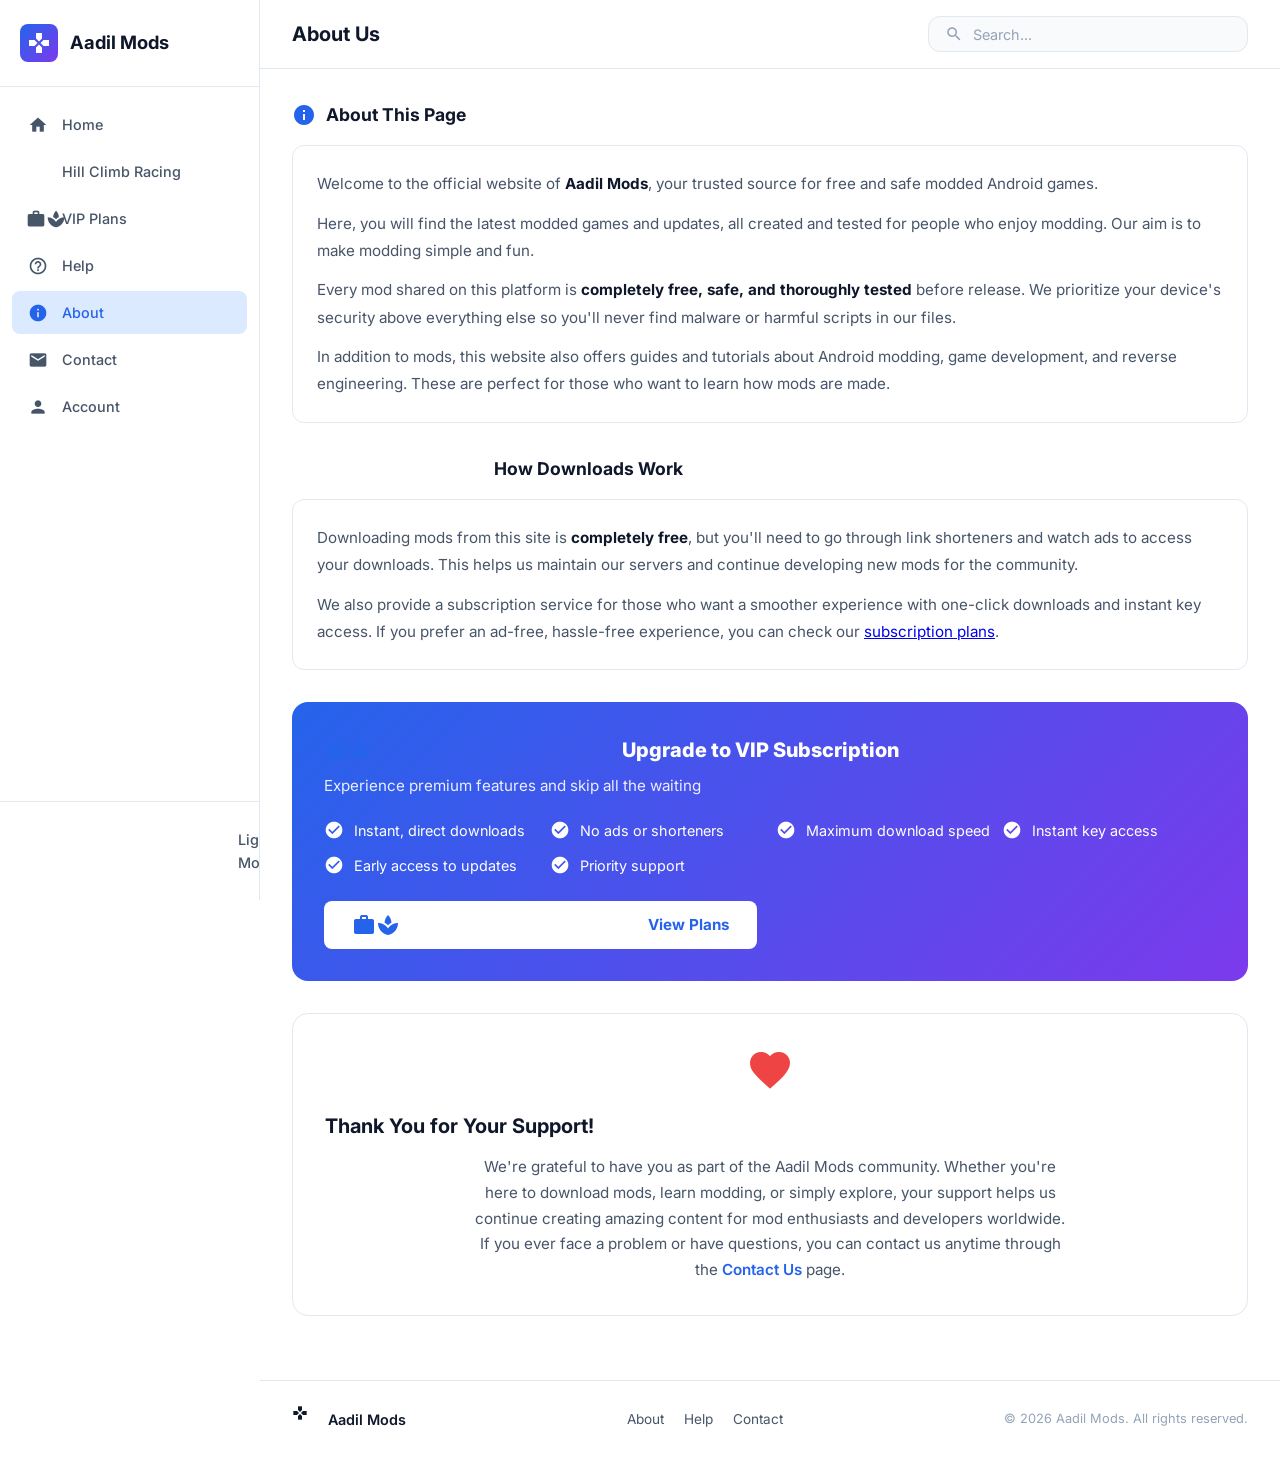
==== about.html @ 5ea0ad94 "Add files via upload upload" ====
<!DOCTYPE html>
<html lang="en">
<head>
    <meta charset="UTF-8">
    <meta name="viewport" content="width=device-width, initial-scale=1.0">
    <title>About Us - Aadil Mods</title>
    <link href="https://fonts.googleapis.com/css2?family=Inter:wght@400;500;600;700;800&display=swap" rel="stylesheet">
    <link href="https://fonts.googleapis.com/icon?family=Material+Icons" rel="stylesheet">
    <link rel="stylesheet" href="styles.css">
</head>
<body>
    <div class="sidebar-overlay" id="sidebarOverlay" onclick="closeSidebar()"></div>

    <aside class="sidebar" id="sidebar">
        <div class="sidebar-header">
            <a href="index.html" class="sidebar-brand">
                <div class="logo-icon"><span class="material-icons">games</span></div>
                Aadil Mods
            </a>
        </div>
        <nav class="sidebar-nav">
            <ul>
                <li><a href="index.html"><span class="material-icons">home</span> Home</a></li>
                <li><a href="hillclimbracing.html"><span class="material-icons">sports_esports</span> Hill Climb Racing</a></li>
                <li><a href="plans.html"><span class="material-icons">workspace_premium</span> VIP Plans</a></li>
                <li><a href="help.html"><span class="material-icons">help_outline</span> Help</a></li>
                <li><a href="about.html" class="active"><span class="material-icons">info</span> About</a></li>
                <li><a href="contact.html"><span class="material-icons">mail</span> Contact</a></li>
                <li><a href="sign.html"><span class="material-icons">person</span> Account</a></li>
            </ul>
        </nav>
        <div class="sidebar-footer">
            <div class="theme-toggle" onclick="toggleTheme()">
                <div class="theme-toggle-label">
                    <span class="material-icons" id="themeIcon">light_mode</span>
                    <span id="themeLabel">Light Mode</span>
                </div>
                <div class="toggle-switch"></div>
            </div>
        </div>
    </aside>

    <div class="main-content">
        <header class="top-bar">
            <div class="top-bar-left">
                <button class="menu-btn" onclick="toggleSidebar()"><span class="material-icons">menu</span></button>
                <h1 class="page-title">About Us</h1>
            </div>
            <div class="search-bar">
                <span class="material-icons">search</span>
                <input type="text" placeholder="Search..." id="searchInput">
            </div>
        </header>

        <main class="page-content">
            <section class="about-section">
                <h2><span class="material-icons">info</span> About This Page</h2>
                <div class="about-card">
                    <p>Welcome to the official website of <strong>Aadil Mods</strong>, your trusted source for free and safe modded Android games.</p>
                    <p>Here, you will find the latest modded games and updates, all created and tested for people who enjoy modding. Our aim is to make modding simple and fun.</p>
                    <p>Every mod shared on this platform is <strong>completely free, safe, and thoroughly tested</strong> before release. We prioritize your device's security above everything else so you'll never find malware or harmful scripts in our files.</p>
                    <p>In addition to mods, this website also offers guides and tutorials about Android modding, game development, and reverse engineering. These are perfect for those who want to learn how mods are made.</p>
                </div>
            </section>

            <section class="about-section">
                <h2><span class="material-icons">download</span> How Downloads Work</h2>
                <div class="about-card">
                    <p>Downloading mods from this site is <strong>completely free</strong>, but you'll need to go through link shorteners and watch ads to access your downloads. This helps us maintain our servers and continue developing new mods for the community.</p>
                    <p>We also provide a subscription service for those who want a smoother experience with one-click downloads and instant key access. If you prefer an ad-free, hassle-free experience, you can check our <a href="plans.html">subscription plans</a>.</p>
                </div>
            </section>

            <section class="about-section">
                <div class="vip-card">
                    <h2><span class="material-icons">workspace_premium</span> Upgrade to VIP Subscription</h2>
                    <p>Experience premium features and skip all the waiting</p>
                    <div class="vip-features">
                        <div class="vip-feature"><span class="material-icons">check_circle</span> Instant, direct downloads</div>
                        <div class="vip-feature"><span class="material-icons">check_circle</span> No ads or shorteners</div>
                        <div class="vip-feature"><span class="material-icons">check_circle</span> Maximum download speed</div>
                        <div class="vip-feature"><span class="material-icons">check_circle</span> Instant key access</div>
                        <div class="vip-feature"><span class="material-icons">check_circle</span> Early access to updates</div>
                        <div class="vip-feature"><span class="material-icons">check_circle</span> Priority support</div>
                    </div>
                    <a href="plans.html" class="btn-vip"><span class="material-icons">workspace_premium</span> View Plans</a>
                </div>
            </section>

            <section class="about-section">
                <div class="thank-you-card">
                    <span class="material-icons">favorite</span>
                    <h2>Thank You for Your Support!</h2>
                    <p>We're grateful to have you as part of the Aadil Mods community. Whether you're here to download mods, learn modding, or simply explore, your support helps us continue creating amazing content for mod enthusiasts and developers worldwide. If you ever face a problem or have questions, you can contact us anytime through the <a href="contact.html">Contact Us</a> page.</p>
                </div>
            </section>
        </main>

        <footer class="footer">
            <div class="footer-content">
                <div class="footer-brand">
                    <div class="logo-icon" style="width:28px;height:28px;font-size:14px;"><span class="material-icons" style="font-size:16px">games</span></div>
                    Aadil Mods
                </div>
                <ul class="footer-links">
                    <li><a href="about.html">About</a></li>
                    <li><a href="help.html">Help</a></li>
                    <li><a href="contact.html">Contact</a></li>
                </ul>
                <p class="footer-copy">&copy; 2026 Aadil Mods. All rights reserved.</p>
            </div>
        </footer>
    </div>

    <script src="script.js"></script>
</body>
</html>
---- styles.css ----
/* ===== CSS VARIABLES - Light & Dark ===== */
:root {
    --bg-primary: #ffffff;
    --bg-secondary: #f8fafc;
    --bg-card: #ffffff;
    --bg-hover: #f1f5f9;
    --bg-sidebar: #ffffff;
    --text-primary: #0f172a;
    --text-secondary: #475569;
    --text-muted: #94a3b8;
    --accent: #2563eb;
    --accent-hover: #1d4ed8;
    --accent-light: #dbeafe;
    --border: #e2e8f0;
    --border-hover: #cbd5e1;
    --shadow: 0 1px 3px rgba(0,0,0,0.08), 0 1px 2px rgba(0,0,0,0.06);
    --shadow-lg: 0 10px 25px -5px rgba(0,0,0,0.1), 0 8px 10px -6px rgba(0,0,0,0.04);
    --radius: 16px;
    --radius-sm: 12px;
    --radius-xs: 8px;
    --font: 'Inter', -apple-system, BlinkMacSystemFont, 'Segoe UI', Roboto, sans-serif;
    --transition: all 0.3s cubic-bezier(0.4, 0, 0.2, 1);
}

[data-theme="dark"] {
    --bg-primary: #0d1117;
    --bg-secondary: #161b22;
    --bg-card: #1c2128;
    --bg-hover: #21262d;
    --bg-sidebar: #161b22;
    --text-primary: #e6edf3;
    --text-secondary: #8b949e;
    --text-muted: #6e7681;
    --accent: #58a6ff;
    --accent-hover: #79b8ff;
    --accent-light: rgba(88,166,255,0.15);
    --border: #30363d;
    --border-hover: #8b949e;
    --shadow: 0 4px 6px -1px rgba(0,0,0,0.4), 0 2px 4px -1px rgba(0,0,0,0.3);
    --shadow-lg: 0 20px 25px -5px rgba(0,0,0,0.5), 0 10px 10px -5px rgba(0,0,0,0.3);
}

* { margin: 0; padding: 0; box-sizing: border-box; }

body {
    font-family: var(--font);
    background-color: var(--bg-primary);
    color: var(--text-primary);
    line-height: 1.6;
    min-height: 100vh;
    transition: background-color 0.3s, color 0.3s;
}

/* ===== SIDEBAR ===== */
.sidebar {
    position: fixed;
    left: 0;
    top: 0;
    width: 260px;
    height: 100vh;
    background-color: var(--bg-sidebar);
    border-right: 1px solid var(--border);
    display: flex;
    flex-direction: column;
    z-index: 1000;
    transition: var(--transition);
    overflow-y: auto;
}

.sidebar-header {
    padding: 24px 20px;
    border-bottom: 1px solid var(--border);
}

.sidebar-brand {
    display: flex;
    align-items: center;
    gap: 12px;
    text-decoration: none;
    color: var(--text-primary);
    font-weight: 700;
    font-size: 1.15rem;
}

.sidebar-brand .logo-icon {
    width: 38px;
    height: 38px;
    background: linear-gradient(135deg, var(--accent), #7c3aed);
    border-radius: var(--radius-xs);
    display: flex;
    align-items: center;
    justify-content: center;
    color: white;
    font-size: 20px;
    flex-shrink: 0;
}

.sidebar-nav {
    flex: 1;
    padding: 16px 12px;
}

.sidebar-nav ul { list-style: none; }

.sidebar-nav li { margin-bottom: 4px; }

.sidebar-nav a {
    display: flex;
    align-items: center;
    gap: 12px;
    padding: 10px 14px;
    border-radius: var(--radius-xs);
    color: var(--text-secondary);
    text-decoration: none;
    font-size: 0.9rem;
    font-weight: 500;
    transition: var(--transition);
}

.sidebar-nav a:hover,
.sidebar-nav a.active {
    background-color: var(--accent-light);
    color: var(--accent);
}

.sidebar-nav a .material-icons {
    font-size: 20px;
    width: 24px;
    text-align: center;
}

.sidebar-footer {
    padding: 16px 12px;
    border-top: 1px solid var(--border);
}

/* Theme Toggle */
.theme-toggle {
    display: flex;
    align-items: center;
    justify-content: space-between;
    padding: 10px 14px;
    border-radius: var(--radius-xs);
    cursor: pointer;
    transition: var(--transition);
    user-select: none;
}

.theme-toggle:hover { background-color: var(--bg-hover); }

.theme-toggle-label {
    display: flex;
    align-items: center;
    gap: 12px;
    font-size: 0.9rem;
    font-weight: 500;
    color: var(--text-secondary);
}

.theme-toggle-label .material-icons { font-size: 20px; }

.toggle-switch {
    width: 44px;
    height: 24px;
    background-color: var(--border);
    border-radius: 12px;
    position: relative;
    transition: var(--transition);
}

.toggle-switch::after {
    content: '';
    position: absolute;
    width: 20px;
    height: 20px;
    background: white;
    border-radius: 50%;
    top: 2px;
    left: 2px;
    transition: var(--transition);
    box-shadow: 0 1px 3px rgba(0,0,0,0.2);
}

[data-theme="dark"] .toggle-switch {
    background-color: var(--accent);
}

[data-theme="dark"] .toggle-switch::after {
    left: 22px;
}

/* ===== MAIN CONTENT ===== */
.main-content {
    margin-left: 260px;
    min-height: 100vh;
    display: flex;
    flex-direction: column;
}

/* ===== TOP BAR ===== */
.top-bar {
    display: flex;
    align-items: center;
    justify-content: space-between;
    padding: 16px 32px;
    background-color: var(--bg-sidebar);
    border-bottom: 1px solid var(--border);
    position: sticky;
    top: 0;
    z-index: 50;
}

.top-bar-left {
    display: flex;
    align-items: center;
    gap: 16px;
}

.menu-btn {
    display: none;
    background: none;
    border: none;
    color: var(--text-secondary);
    cursor: pointer;
    padding: 8px;
    border-radius: var(--radius-xs);
}

.menu-btn:hover { background-color: var(--bg-hover); }

.page-title {
    font-size: 1.25rem;
    font-weight: 700;
    color: var(--text-primary);
}

.search-bar {
    display: flex;
    align-items: center;
    background-color: var(--bg-secondary);
    border: 1px solid var(--border);
    border-radius: var(--radius-sm);
    padding: 8px 16px;
    width: 320px;
    transition: var(--transition);
}

.search-bar:focus-within {
    border-color: var(--accent);
    box-shadow: 0 0 0 3px var(--accent-light);
}

.search-bar .material-icons {
    color: var(--text-muted);
    font-size: 18px;
    margin-right: 10px;
}

.search-bar input {
    background: none;
    border: none;
    color: var(--text-primary);
    font-size: 0.9rem;
    width: 100%;
    outline: none;
    font-family: inherit;
}

.search-bar input::placeholder { color: var(--text-muted); }

/* ===== PAGE CONTENT ===== */
.page-content {
    flex: 1;
    padding: 32px;
    max-width: 1100px;
}

/* ===== HERO ===== */
.hero {
    text-align: center;
    padding: 40px 0 32px;
}

.hero h1 {
    font-size: 2rem;
    font-weight: 800;
    margin-bottom: 8px;
    background: linear-gradient(135deg, var(--accent), #7c3aed);
    -webkit-background-clip: text;
    -webkit-text-fill-color: transparent;
    background-clip: text;
}

.hero p {
    color: var(--text-secondary);
    font-size: 1rem;
    max-width: 600px;
    margin: 0 auto;
}

/* ===== SECTION TITLE ===== */
.section-title {
    font-size: 1.25rem;
    font-weight: 700;
    margin-bottom: 20px;
    color: var(--text-primary);
    display: flex;
    align-items: center;
    gap: 8px;
}

/* ===== APP CARDS (like screenshot) ===== */
.app-cards-grid {
    display: grid;
    grid-template-columns: repeat(auto-fill, minmax(320px, 1fr));
    gap: 20px;
    margin-bottom: 40px;
}

.app-card {
    background-color: var(--bg-card);
    border: 1px solid var(--border);
    border-radius: var(--radius);
    padding: 20px;
    transition: var(--transition);
    cursor: pointer;
}

.app-card:hover {
    border-color: var(--border-hover);
    box-shadow: var(--shadow-lg);
    transform: translateY(-2px);
}

.app-card-header {
    display: flex;
    align-items: center;
    gap: 16px;
    margin-bottom: 16px;
}

.app-icon {
    width: 64px;
    height: 64px;
    border-radius: var(--radius-xs);
    object-fit: cover;
    flex-shrink: 0;
    box-shadow: var(--shadow);
}

.app-info h3 {
    font-size: 1.15rem;
    font-weight: 700;
    color: var(--text-primary);
    margin-bottom: 6px;
}

.app-meta {
    display: flex;
    gap: 12px;
    flex-wrap: wrap;
}

.app-meta span {
    background-color: var(--bg-secondary);
    color: var(--text-secondary);
    padding: 3px 10px;
    border-radius: 20px;
    font-size: 0.8rem;
    font-weight: 500;
}

.app-card-date {
    display: inline-flex;
    align-items: center;
    gap: 6px;
    color: var(--text-muted);
    font-size: 0.85rem;
    margin-bottom: 12px;
    background-color: var(--bg-secondary);
    padding: 6px 12px;
    border-radius: var(--radius-xs);
}

.app-card-date .material-icons { font-size: 16px; }

.app-card-desc {
    color: var(--text-secondary);
    font-size: 0.9rem;
    line-height: 1.6;
    margin-bottom: 16px;
    display: -webkit-box;
    -webkit-line-clamp: 3;
    -webkit-box-orient: vertical;
    overflow: hidden;
}

.btn-read-more {
    display: inline-flex;
    align-items: center;
    gap: 8px;
    background-color: var(--accent);
    color: white;
    padding: 10px 20px;
    border-radius: var(--radius-xs);
    text-decoration: none;
    font-weight: 600;
    font-size: 0.9rem;
    border: none;
    cursor: pointer;
    transition: var(--transition);
}

.btn-read-more:hover {
    background-color: var(--accent-hover);
    transform: translateY(-1px);
}

.btn-read-more .material-icons { font-size: 18px; }

/* ===== FEATURED GRID (smaller cards) ===== */
.featured-grid {
    display: grid;
    grid-template-columns: repeat(auto-fill, minmax(260px, 1fr));
    gap: 16px;
    margin-bottom: 40px;
}

.featured-card {
    background-color: var(--bg-card);
    border: 1px solid var(--border);
    border-radius: var(--radius-sm);
    padding: 20px;
    transition: var(--transition);
    cursor: pointer;
}

.featured-card:hover {
    border-color: var(--border-hover);
    box-shadow: var(--shadow);
    transform: translateY(-2px);
}

.featured-card .app-card-date { margin-bottom: 10px; }

.featured-card h3 {
    font-size: 0.95rem;
    font-weight: 600;
    color: var(--text-primary);
    margin-bottom: 8px;
    line-height: 1.4;
}

.featured-card p {
    color: var(--text-secondary);
    font-size: 0.85rem;
    line-height: 1.5;
    display: -webkit-box;
    -webkit-line-clamp: 3;
    -webkit-box-orient: vertical;
    overflow: hidden;
    margin-bottom: 12px;
}

.featured-card .read-more-link {
    display: inline-flex;
    align-items: center;
    gap: 4px;
    color: var(--accent);
    text-decoration: none;
    font-size: 0.85rem;
    font-weight: 600;
}

.featured-card .read-more-link:hover { color: var(--accent-hover); }

/* ===== CTA SECTION ===== */
.cta-section {
    text-align: center;
    padding: 32px 0;
}

.btn-cta {
    display: inline-flex;
    align-items: center;
    gap: 10px;
    background: linear-gradient(135deg, var(--accent), #7c3aed);
    color: white;
    padding: 14px 32px;
    border-radius: var(--radius-sm);
    text-decoration: none;
    font-weight: 700;
    font-size: 1rem;
    border: none;
    cursor: pointer;
    transition: var(--transition);
    box-shadow: 0 4px 15px rgba(37,99,235,0.3);
}

.btn-cta:hover {
    transform: translateY(-2px);
    box-shadow: 0 6px 20px rgba(37,99,235,0.4);
}

/* ===== APP DETAIL PAGE ===== */
.app-detail-header {
    display: flex;
    align-items: center;
    gap: 24px;
    margin-bottom: 32px;
    padding: 24px;
    background-color: var(--bg-card);
    border: 1px solid var(--border);
    border-radius: var(--radius);
}

.app-detail-icon {
    width: 80px;
    height: 80px;
    border-radius: var(--radius-sm);
    object-fit: cover;
    box-shadow: var(--shadow);
}

.app-detail-title h1 {
    font-size: 1.5rem;
    font-weight: 800;
    margin-bottom: 8px;
}

.app-detail-meta {
    display: flex;
    gap: 16px;
    flex-wrap: wrap;
}

.app-detail-meta span {
    display: flex;
    align-items: center;
    gap: 6px;
    color: var(--text-secondary);
    font-size: 0.9rem;
    background-color: var(--bg-secondary);
    padding: 4px 12px;
    border-radius: var(--radius-xs);
}

.app-detail-meta .material-icons { font-size: 16px; color: var(--text-muted); }

/* Info Section */
.info-section {
    margin-bottom: 32px;
}

.info-section h2 {
    font-size: 1.1rem;
    font-weight: 700;
    margin-bottom: 16px;
    display: flex;
    align-items: center;
    gap: 10px;
    color: var(--text-primary);
}

.info-section h2 .material-icons {
    color: var(--accent);
    font-size: 22px;
}

.info-card {
    background-color: var(--bg-card);
    border: 1px solid var(--border);
    border-radius: var(--radius-sm);
    padding: 24px;
}

.info-table {
    width: 100%;
    border-collapse: collapse;
}

.info-table td {
    padding: 10px 0;
    border-bottom: 1px solid var(--border);
    font-size: 0.9rem;
}

.info-table td:first-child {
    color: var(--text-secondary);
    width: 140px;
    font-weight: 500;
}

.info-table td:last-child {
    color: var(--text-primary);
    font-weight: 600;
}

.info-table tr:last-child td { border-bottom: none; }

/* Download Options */
.download-options {
    display: grid;
    grid-template-columns: repeat(auto-fit, minmax(240px, 1fr));
    gap: 16px;
}

.download-card {
    background-color: var(--bg-card);
    border: 1px solid var(--border);
    border-radius: var(--radius-sm);
    padding: 24px;
    text-align: center;
    transition: var(--transition);
}

.download-card:hover {
    border-color: var(--accent);
    box-shadow: 0 0 0 3px var(--accent-light);
}

.download-card .material-icons {
    font-size: 36px;
    color: var(--accent);
    margin-bottom: 12px;
}

.download-card h3 {
    font-size: 1rem;
    font-weight: 700;
    margin-bottom: 8px;
}

.download-card p {
    color: var(--text-secondary);
    font-size: 0.85rem;
    margin-bottom: 16px;
}

.btn-download {
    display: inline-flex;
    align-items: center;
    gap: 6px;
    background-color: var(--accent);
    color: white;
    padding: 10px 20px;
    border-radius: var(--radius-xs);
    text-decoration: none;
    font-weight: 600;
    font-size: 0.85rem;
    transition: var(--transition);
}

.btn-download:hover { background-color: var(--accent-hover); }

/* Features List */
.features-grid {
    display: grid;
    grid-template-columns: repeat(auto-fit, minmax(280px, 1fr));
    gap: 20px;
}

.feature-category {
    background-color: var(--bg-card);
    border: 1px solid var(--border);
    border-radius: var(--radius-sm);
    padding: 20px;
}

.feature-category h3 {
    font-size: 1rem;
    font-weight: 700;
    margin-bottom: 12px;
    color: var(--accent);
}

.feature-category ul {
    list-style: none;
}

.feature-category li {
    padding: 6px 0;
    color: var(--text-secondary);
    font-size: 0.9rem;
    display: flex;
    align-items: center;
    gap: 8px;
}

.feature-category li::before {
    content: 'check';
    font-family: 'Material Icons';
    font-size: 16px;
    color: var(--success, #22c55e);
}

/* Screenshots */
.screenshots-grid {
    display: grid;
    grid-template-columns: repeat(auto-fill, minmax(280px, 1fr));
    gap: 16px;
}

.screenshot-card {
    background-color: var(--bg-card);
    border: 1px solid var(--border);
    border-radius: var(--radius-sm);
    overflow: hidden;
    transition: var(--transition);
}

.screenshot-card:hover {
    border-color: var(--border-hover);
    transform: scale(1.02);
}

.screenshot-card img {
    width: 100%;
    height: auto;
    display: block;
}

.screenshot-note {
    color: var(--text-muted);
    font-size: 0.8rem;
    font-style: italic;
    margin-bottom: 16px;
}

/* ===== CONTACT PAGE ===== */
.contact-grid {
    display: grid;
    grid-template-columns: 1fr 1fr;
    gap: 32px;
}

.contact-info-card {
    background-color: var(--bg-card);
    border: 1px solid var(--border);
    border-radius: var(--radius);
    padding: 28px;
}

.contact-info-card h2 {
    font-size: 1.1rem;
    font-weight: 700;
    margin-bottom: 16px;
    display: flex;
    align-items: center;
    gap: 10px;
}

.contact-info-card h2 .material-icons { color: var(--accent); }

.contact-item {
    display: flex;
    align-items: flex-start;
    gap: 14px;
    padding: 14px 0;
    border-bottom: 1px solid var(--border);
}

.contact-item:last-child { border-bottom: none; }

.contact-item .material-icons {
    color: var(--accent);
    font-size: 22px;
    margin-top: 2px;
}

.contact-item h4 {
    font-size: 0.9rem;
    font-weight: 600;
    margin-bottom: 4px;
}

.contact-item p {
    color: var(--text-secondary);
    font-size: 0.85rem;
}

.contact-form-card {
    background-color: var(--bg-card);
    border: 1px solid var(--border);
    border-radius: var(--radius);
    padding: 28px;
}

.contact-form-card h2 {
    font-size: 1.1rem;
    font-weight: 700;
    margin-bottom: 20px;
    display: flex;
    align-items: center;
    gap: 10px;
}

.contact-form-card h2 .material-icons { color: var(--accent); }

.form-group { margin-bottom: 16px; }

.form-group label {
    display: block;
    font-size: 0.85rem;
    font-weight: 600;
    margin-bottom: 6px;
    color: var(--text-primary);
}

.form-group input,
.form-group textarea,
.form-group select {
    width: 100%;
    padding: 10px 14px;
    border: 1px solid var(--border);
    border-radius: var(--radius-xs);
    background-color: var(--bg-secondary);
    color: var(--text-primary);
    font-family: inherit;
    font-size: 0.9rem;
    outline: none;
    transition: var(--transition);
}

.form-group input:focus,
.form-group textarea:focus,
.form-group select:focus {
    border-color: var(--accent);
    box-shadow: 0 0 0 3px var(--accent-light);
}

.form-group textarea { resize: vertical; min-height: 120px; }

/* ===== HELP / FAQ PAGE ===== */
.faq-item {
    background-color: var(--bg-card);
    border: 1px solid var(--border);
    border-radius: var(--radius-sm);
    margin-bottom: 12px;
    overflow: hidden;
    transition: var(--transition);
}

.faq-item:hover { border-color: var(--border-hover); }

.faq-question {
    display: flex;
    align-items: center;
    justify-content: space-between;
    padding: 18px 24px;
    cursor: pointer;
    font-weight: 600;
    font-size: 0.95rem;
    color: var(--text-primary);
    user-select: none;
}

.faq-question:hover { background-color: var(--bg-hover); }

.faq-question .material-icons {
    transition: transform 0.3s;
    color: var(--text-muted);
}

.faq-item.active .faq-question .material-icons {
    transform: rotate(180deg);
}

.faq-answer {
    max-height: 0;
    overflow: hidden;
    transition: max-height 0.3s ease, padding 0.3s ease;
}

.faq-item.active .faq-answer {
    max-height: 500px;
    padding: 0 24px 20px;
}

.faq-answer p {
    color: var(--text-secondary);
    font-size: 0.9rem;
    line-height: 1.7;
}

.faq-answer a {
    color: var(--accent);
    text-decoration: none;
    font-weight: 600;
}

.faq-answer a:hover { text-decoration: underline; }

/* ===== ABOUT PAGE ===== */
.about-hero {
    text-align: center;
    padding: 40px 0 32px;
}

.about-hero h1 {
    font-size: 2rem;
    font-weight: 800;
    margin-bottom: 12px;
}

.about-hero p {
    color: var(--text-secondary);
    font-size: 1rem;
    max-width: 600px;
    margin: 0 auto;
}

.about-section {
    margin-bottom: 32px;
}

.about-section h2 {
    font-size: 1.1rem;
    font-weight: 700;
    margin-bottom: 16px;
    display: flex;
    align-items: center;
    gap: 10px;
}

.about-section h2 .material-icons { color: var(--accent); }

.about-card {
    background-color: var(--bg-card);
    border: 1px solid var(--border);
    border-radius: var(--radius-sm);
    padding: 24px;
    line-height: 1.8;
}

.about-card p {
    color: var(--text-secondary);
    font-size: 0.95rem;
    margin-bottom: 12px;
}

.about-card p:last-child { margin-bottom: 0; }

.about-card strong { color: var(--text-primary); }

/* VIP Section */
.vip-card {
    background: linear-gradient(135deg, var(--accent), #7c3aed);
    border-radius: var(--radius);
    padding: 32px;
    color: white;
    margin-bottom: 32px;
}

.vip-card h2 {
    font-size: 1.25rem;
    font-weight: 800;
    margin-bottom: 8px;
    display: flex;
    align-items: center;
    gap: 10px;
}

.vip-card p {
    opacity: 0.9;
    margin-bottom: 20px;
    font-size: 0.95rem;
}

.vip-features {
    display: grid;
    grid-template-columns: repeat(auto-fit, minmax(200px, 1fr));
    gap: 12px;
    margin-bottom: 24px;
}

.vip-feature {
    display: flex;
    align-items: center;
    gap: 10px;
    font-size: 0.9rem;
}

.vip-feature .material-icons { font-size: 20px; }

.btn-vip {
    display: inline-flex;
    align-items: center;
    gap: 8px;
    background: white;
    color: var(--accent);
    padding: 12px 28px;
    border-radius: var(--radius-xs);
    text-decoration: none;
    font-weight: 700;
    font-size: 0.95rem;
    transition: var(--transition);
}

.btn-vip:hover {
    transform: translateY(-2px);
    box-shadow: 0 4px 15px rgba(0,0,0,0.2);
}

/* Thank You Section */
.thank-you-card {
    background-color: var(--bg-card);
    border: 1px solid var(--border);
    border-radius: var(--radius);
    padding: 32px;
    text-align: center;
}

.thank-you-card .material-icons {
    font-size: 48px;
    color: #ef4444;
    margin-bottom: 16px;
}

.thank-you-card h2 {
    font-size: 1.25rem;
    font-weight: 700;
    margin-bottom: 12px;
}

.thank-you-card p {
    color: var(--text-secondary);
    font-size: 0.95rem;
    line-height: 1.7;
    max-width: 600px;
    margin: 0 auto;
}

.thank-you-card a {
    color: var(--accent);
    text-decoration: none;
    font-weight: 600;
}

/* ===== FOOTER ===== */
.footer {
    background-color: var(--bg-sidebar);
    border-top: 1px solid var(--border);
    padding: 24px 32px;
    margin-top: auto;
}

.footer-content {
    display: flex;
    justify-content: space-between;
    align-items: center;
    flex-wrap: wrap;
    gap: 16px;
}

.footer-brand {
    display: flex;
    align-items: center;
    gap: 8px;
    font-weight: 600;
    color: var(--text-primary);
    font-size: 0.9rem;
}

.footer-links {
    display: flex;
    gap: 20px;
    list-style: none;
}

.footer-links a {
    color: var(--text-secondary);
    text-decoration: none;
    font-size: 0.85rem;
    transition: color 0.2s;
}

.footer-links a:hover { color: var(--text-primary); }

.footer-copy {
    color: var(--text-muted);
    font-size: 0.8rem;
}

/* ===== SCROLLBAR ===== */
::-webkit-scrollbar { width: 6px; }
::-webkit-scrollbar-track { background: transparent; }
::-webkit-scrollbar-thumb { background: var(--border); border-radius: 3px; }
::-webkit-scrollbar-thumb:hover { background: var(--text-muted); }

/* ===== ANIMATIONS ===== */
@keyframes fadeInUp {
    from { opacity: 0; transform: translateY(16px); }
    to { opacity: 1; transform: translateY(0); }
}

.animate-in {
    animation: fadeInUp 0.5s ease forwards;
}

/* ===== RESPONSIVE ===== */
@media (max-width: 1024px) {
    .contact-grid { grid-template-columns: 1fr; }
}

@media (max-width: 768px) {
    .sidebar {
        transform: translateX(-100%);
        width: 280px;
    }
    .sidebar.open { transform: translateX(0); }
    .main-content { margin-left: 0; }
    .menu-btn { display: block; }
    .search-bar { width: 200px; }
    .page-content { padding: 20px; }
    .app-detail-header { flex-direction: column; text-align: center; }
    .app-cards-grid { grid-template-columns: 1fr; }
    .featured-grid { grid-template-columns: 1fr; }
    .footer-content { flex-direction: column; text-align: center; }
    .vip-features { grid-template-columns: 1fr; }
}

/* Overlay for mobile sidebar */
.sidebar-overlay {
    display: none;
    position: fixed;
    inset: 0;
    background: rgba(0,0,0,0.5);
    z-index: 999;
}

.sidebar-overlay.active { display: block; }
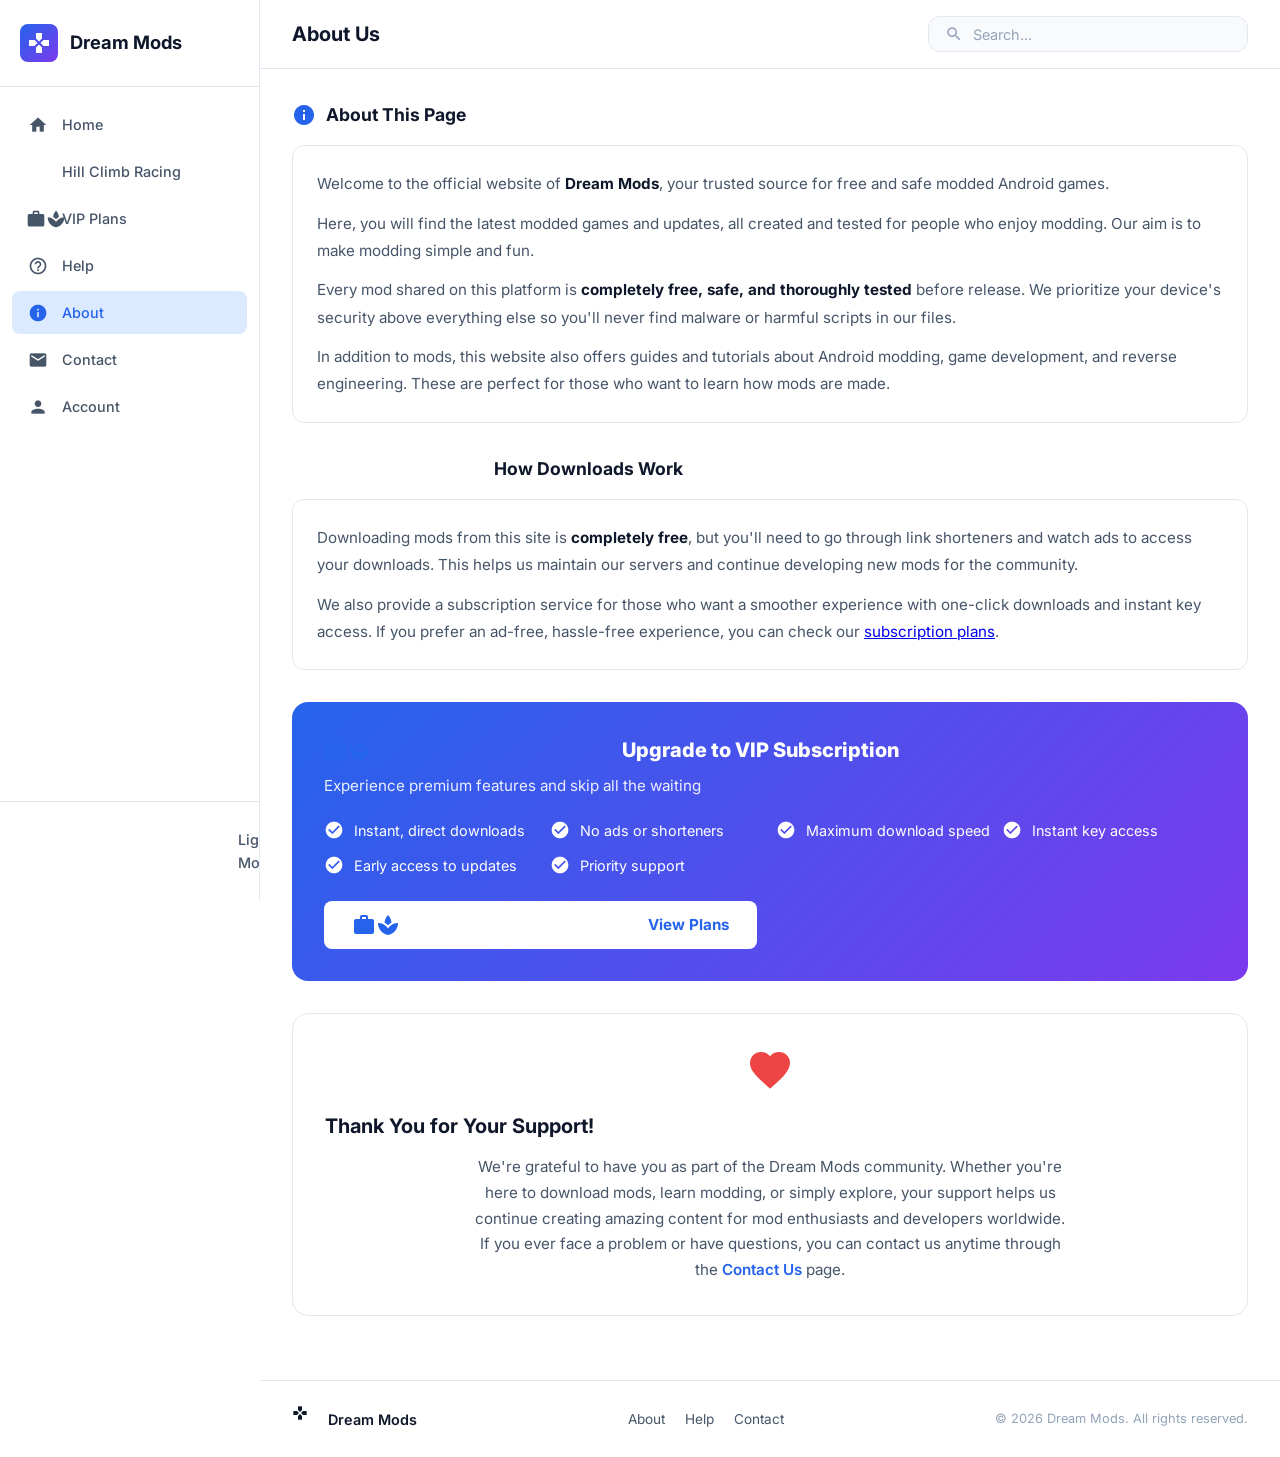
==== commit 18f37d7d: "Add files via upload new update" ====
--- a/about.html
+++ b/about.html
@@ -3,7 +3,7 @@
 <head>
     <meta charset="UTF-8">
     <meta name="viewport" content="width=device-width, initial-scale=1.0">
-    <title>About Us - Aadil Mods</title>
+    <title>About Us - Dream Mods</title>
     <link href="https://fonts.googleapis.com/css2?family=Inter:wght@400;500;600;700;800&display=swap" rel="stylesheet">
     <link href="https://fonts.googleapis.com/icon?family=Material+Icons" rel="stylesheet">
     <link rel="stylesheet" href="styles.css">
@@ -15,7 +15,7 @@
         <div class="sidebar-header">
             <a href="index.html" class="sidebar-brand">
                 <div class="logo-icon"><span class="material-icons">games</span></div>
-                Aadil Mods
+                Dream Mods
             </a>
         </div>
         <nav class="sidebar-nav">
@@ -56,7 +56,7 @@
             <section class="about-section">
                 <h2><span class="material-icons">info</span> About This Page</h2>
                 <div class="about-card">
-                    <p>Welcome to the official website of <strong>Aadil Mods</strong>, your trusted source for free and safe modded Android games.</p>
+                    <p>Welcome to the official website of <strong>Dream Mods</strong>, your trusted source for free and safe modded Android games.</p>
                     <p>Here, you will find the latest modded games and updates, all created and tested for people who enjoy modding. Our aim is to make modding simple and fun.</p>
                     <p>Every mod shared on this platform is <strong>completely free, safe, and thoroughly tested</strong> before release. We prioritize your device's security above everything else so you'll never find malware or harmful scripts in our files.</p>
                     <p>In addition to mods, this website also offers guides and tutorials about Android modding, game development, and reverse engineering. These are perfect for those who want to learn how mods are made.</p>
@@ -91,7 +91,7 @@
                 <div class="thank-you-card">
                     <span class="material-icons">favorite</span>
                     <h2>Thank You for Your Support!</h2>
-                    <p>We're grateful to have you as part of the Aadil Mods community. Whether you're here to download mods, learn modding, or simply explore, your support helps us continue creating amazing content for mod enthusiasts and developers worldwide. If you ever face a problem or have questions, you can contact us anytime through the <a href="contact.html">Contact Us</a> page.</p>
+                    <p>We're grateful to have you as part of the Dream Mods community. Whether you're here to download mods, learn modding, or simply explore, your support helps us continue creating amazing content for mod enthusiasts and developers worldwide. If you ever face a problem or have questions, you can contact us anytime through the <a href="contact.html">Contact Us</a> page.</p>
                 </div>
             </section>
         </main>
@@ -100,14 +100,14 @@
             <div class="footer-content">
                 <div class="footer-brand">
                     <div class="logo-icon" style="width:28px;height:28px;font-size:14px;"><span class="material-icons" style="font-size:16px">games</span></div>
-                    Aadil Mods
+                    Dream Mods
                 </div>
                 <ul class="footer-links">
                     <li><a href="about.html">About</a></li>
                     <li><a href="help.html">Help</a></li>
                     <li><a href="contact.html">Contact</a></li>
                 </ul>
-                <p class="footer-copy">&copy; 2026 Aadil Mods. All rights reserved.</p>
+                <p class="footer-copy">&copy; 2026 Dream Mods. All rights reserved.</p>
             </div>
         </footer>
     </div>
--- a/styles.css
+++ b/styles.css
@@ -1129,4 +1129,4 @@
     z-index: 999;
 }
 
-.sidebar-overlay.active { display: block; }
+.sidebar-overlay.active { display: block; }
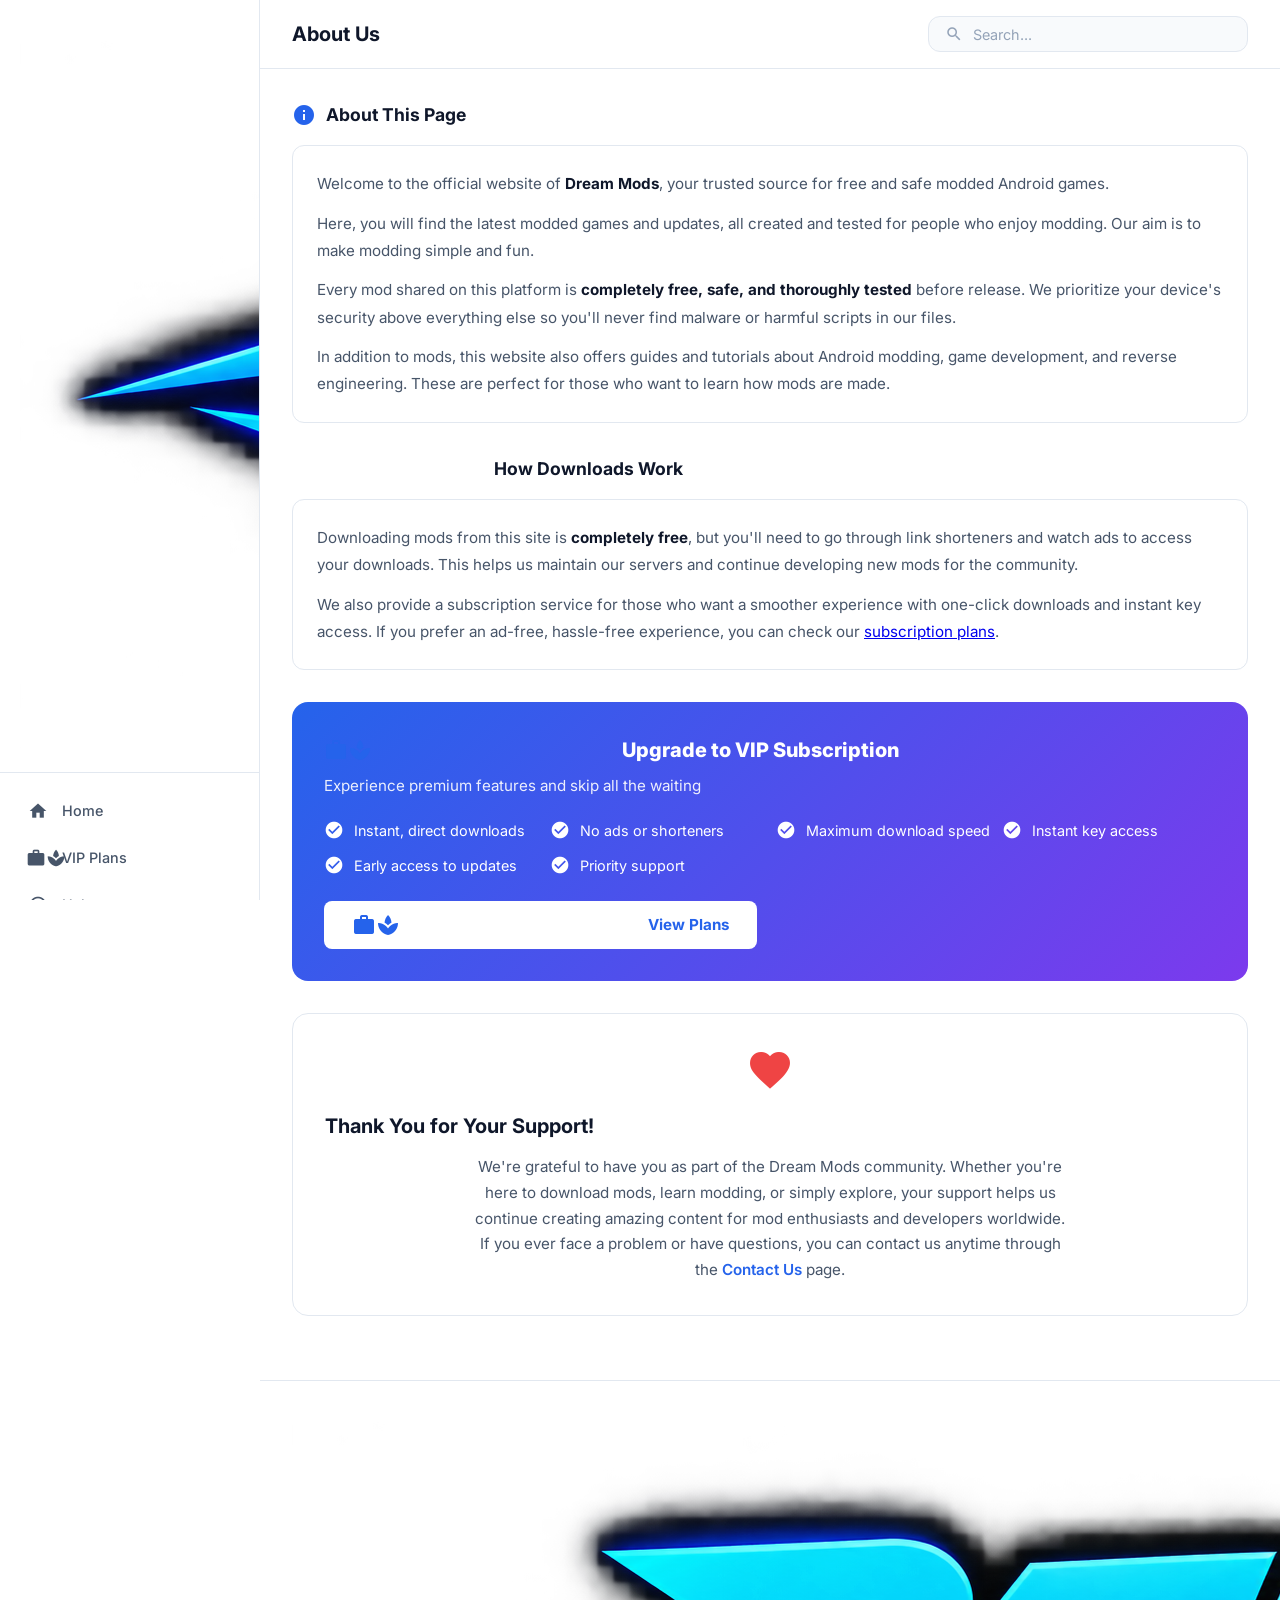
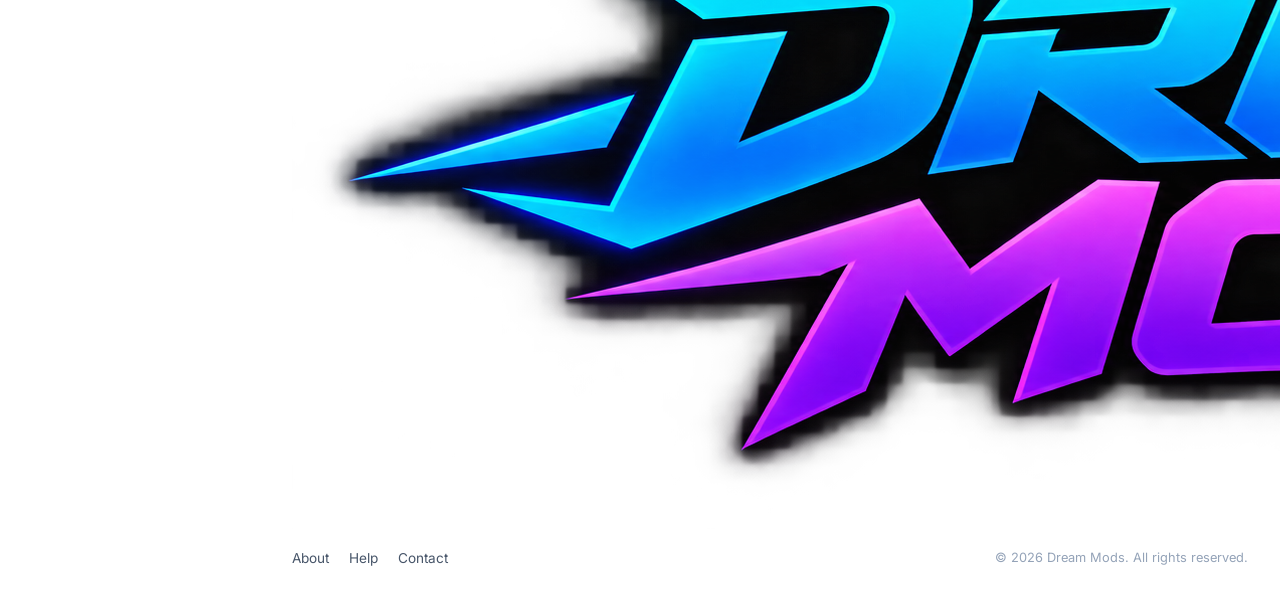
==== commit 4f3b7e32: "Add files via upload dff" ====
--- a/about.html
+++ b/about.html
@@ -14,14 +14,13 @@
     <aside class="sidebar" id="sidebar">
         <div class="sidebar-header">
             <a href="index.html" class="sidebar-brand">
-                <div class="logo-icon"><span class="material-icons">games</span></div>
+                <img src="favicon.png" alt="Dream Mods logo" class="brand-logo">
                 Dream Mods
             </a>
         </div>
         <nav class="sidebar-nav">
             <ul>
                 <li><a href="index.html"><span class="material-icons">home</span> Home</a></li>
-                <li><a href="hillclimbracing.html"><span class="material-icons">sports_esports</span> Hill Climb Racing</a></li>
                 <li><a href="plans.html"><span class="material-icons">workspace_premium</span> VIP Plans</a></li>
                 <li><a href="help.html"><span class="material-icons">help_outline</span> Help</a></li>
                 <li><a href="about.html" class="active"><span class="material-icons">info</span> About</a></li>
@@ -99,7 +98,7 @@
         <footer class="footer">
             <div class="footer-content">
                 <div class="footer-brand">
-                    <div class="logo-icon" style="width:28px;height:28px;font-size:14px;"><span class="material-icons" style="font-size:16px">games</span></div>
+                    <img src="favicon.png" alt="Dream Mods logo" class="brand-logo-sm">
                     Dream Mods
                 </div>
                 <ul class="footer-links">
